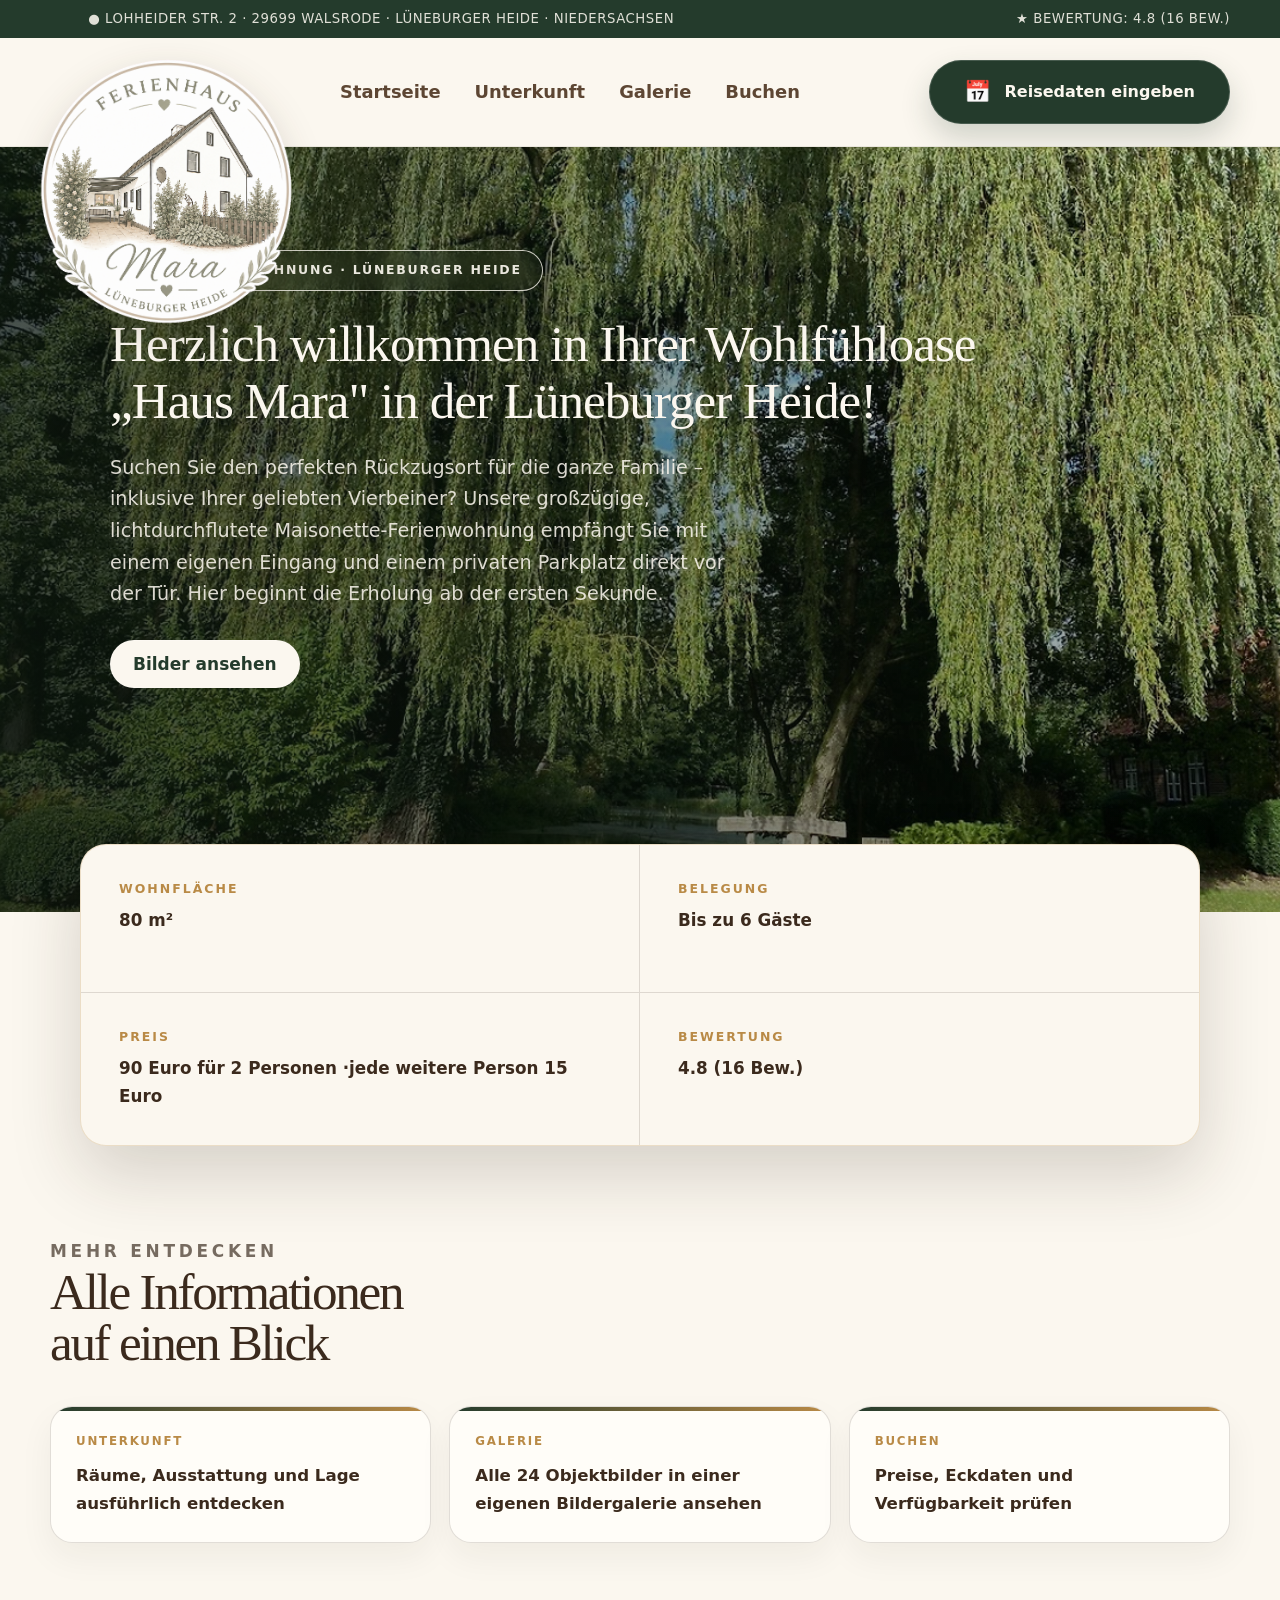
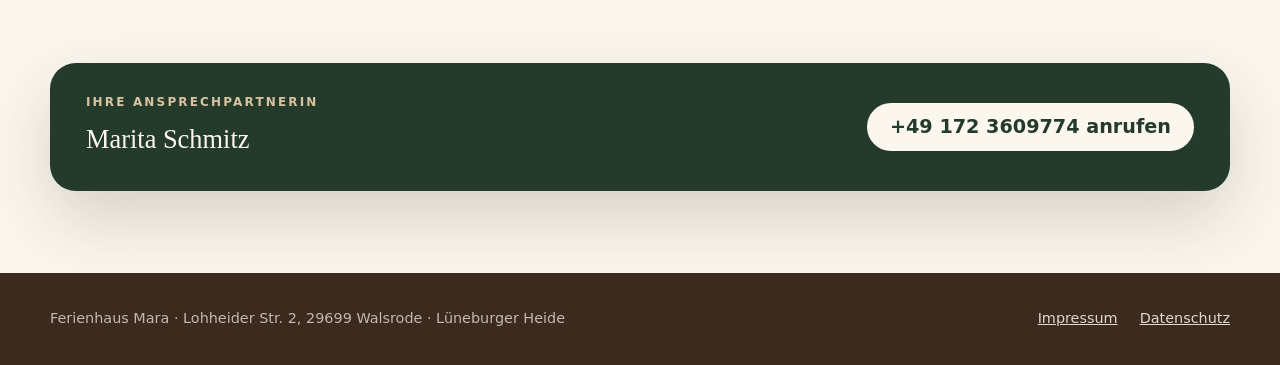
==== index.html @ 14368c33 "Shorten hero heading and size it to fit two lines https://claude.ai/code/session_01AEMLLyixUfjbCeqeb" ====
<!DOCTYPE html>
<html lang="de">
<head>
  <meta charset="UTF-8" />
  <meta name="viewport" content="width=device-width, initial-scale=1.0" />
  <title>Ferienhaus Mara in Walsrode | Lüneburger Heide</title>
  <meta name="description" content="Ferienhaus Mara: 80 m² Maisonette-Wohnung für bis zu 6 Gäste in Walsrode, Lüneburger Heide – mit eigenem Eingang, Garten und privatem Parkplatz." />
  <link rel="canonical" href="https://ellseybcb.github.io/Ferienhausmara/" />
  <link rel="icon" type="image/png" href="LogoMara_transparent.png" />
  <meta property="og:type" content="website" />
  <meta property="og:site_name" content="Ferienhaus Mara" />
  <meta property="og:title" content="Ferienhaus Mara in Walsrode | Lüneburger Heide" />
  <meta property="og:description" content="80 m² Maisonette-Wohnung für bis zu 6 Gäste in Walsrode, Lüneburger Heide – mit Garten, eigenem Eingang und privatem Parkplatz." />
  <meta property="og:url" content="https://ellseybcb.github.io/Ferienhausmara/" />
  <meta property="og:image" content="https://ellseybcb.github.io/Ferienhausmara/assets/gallery/81029433147171.jpg" />
  <meta name="twitter:card" content="summary_large_image" />
  <meta name="twitter:title" content="Ferienhaus Mara in Walsrode | Lüneburger Heide" />
  <meta name="twitter:description" content="80 m² Maisonette-Wohnung für bis zu 6 Gäste in Walsrode, Lüneburger Heide." />
  <meta name="twitter:image" content="https://ellseybcb.github.io/Ferienhausmara/assets/gallery/81029433147171.jpg" />
  <style>
    :root {
      --ivory: #fbf7ef;
      --warm: #f0e6d6;
      --sand: #d8c3a1;
      --gold: #b98a46;
      --brown: #3b2a1d;
      --brown-soft: #5d4633;
      --green: #243b2c;
      --green-2: #3f5f45;
      --sage: #dce6d5;
      --text: #2a241e;
      --muted: #766b60;
      --line: rgba(59, 42, 29, .15);
      --shadow: 0 28px 70px rgba(43, 31, 20, .18);
      --radius: 24px;
    }

    * { box-sizing: border-box; }
    html { scroll-behavior: smooth; }

    body {
      margin: 0;
      color: var(--text);
      background: var(--ivory);
      font-family: Inter, ui-sans-serif, system-ui, -apple-system, BlinkMacSystemFont, "Segoe UI", sans-serif;
      font-size: 17px;
      line-height: 1.65;
    }

    body::before {
      content: "";
      position: fixed;
      inset: 0;
      pointer-events: none;
      opacity: .18;
      background-image:
        linear-gradient(rgba(36,59,44,.04) 1px, transparent 1px),
        linear-gradient(90deg, rgba(36,59,44,.04) 1px, transparent 1px);
      background-size: 44px 44px;
      z-index: -2;
    }

    a { color: inherit; text-decoration: none; }
    img { max-width: 100%; display: block; }

    .container { width: min(1180px, calc(100% - 40px)); margin: 0 auto; }

    .topbar {
      background: var(--green);
      color: rgba(251,247,239,.88);
      font-size: .83rem;
      letter-spacing: .04em;
      text-transform: uppercase;
    }

    .topbar-inner {
      min-height: 38px;
      display: flex;
      align-items: center;
      justify-content: space-between;
      gap: 20px;
    }

    .topbar-inner span { font-size: 0; }
    .topbar-inner span::after { font-size: .83rem; }
    .topbar-inner span:first-child::after {
      content: "\25CF  LOHHEIDER STR. 2 \00B7  29699 WALSRODE \00B7  L\00DCNEBURGER HEIDE \00B7  NIEDERSACHSEN";
    }
    .topbar-inner span:last-child::after {
      content: "\2605  BEWERTUNG: 4.8 (16 BEW.)";
    }

    header {
      position: relative;
      z-index: 50;
      background: var(--ivory);
      border-bottom: 1px solid rgba(59, 42, 29, .08);
    }

    .nav {
      min-height: 108px;
      display: flex;
      align-items: center;
      justify-content: space-between;
      gap: 28px;
    }

    .brand {
      position: absolute;
      left: clamp(18px, 2.5vw, 48px);
      top: 18px;
      width: 270px;
      height: 270px;
      z-index: 5;
      display: block;
      background: url('LogoMara_transparent.png') center / contain no-repeat;
      filter: drop-shadow(0 12px 18px rgba(43,31,20,.16));
    }

    .brand strong,
    .brand span { display: none; }

    .nav-links {
      display: flex;
      align-items: center;
      gap: 34px;
      margin-left: 290px;
      color: var(--brown-soft);
      font-size: 1.12rem;
      font-weight: 700;
    }

    .button {
      display: inline-flex;
      align-items: center;
      justify-content: center;
      min-height: 48px;
      padding: 0 22px;
      border-radius: 999px;
      background: var(--green);
      color: var(--ivory);
      font-weight: 800;
      box-shadow: 0 14px 30px rgba(36, 59, 44, .2);
      border: 1px solid rgba(255,255,255,.16);
      transition: transform .2s ease, box-shadow .2s ease, background .2s ease;
    }

    .button:hover { transform: translateY(-2px); background: var(--green-2); box-shadow: 0 20px 42px rgba(36, 59, 44, .25); }
    .button.light { background: var(--ivory); color: var(--green); box-shadow: none; }
    .button.outline { background: transparent; color: var(--brown); border: 1px solid var(--line); box-shadow: none; }

    .nav > .button {
      margin-left: auto;
      min-height: 64px;
      padding: 0 34px;
      font-size: 1rem;
    }

    .nav > .button::before {
      content: "\1F4C5";
      margin-right: 14px;
      font-size: 1.35rem;
    }

    .nav-toggle {
      display: none;
      flex-direction: column;
      justify-content: center;
      gap: 5px;
      width: 46px; height: 46px;
      padding: 0;
      border: 1px solid var(--line);
      border-radius: 12px;
      background: var(--ivory);
      cursor: pointer;
    }
    .nav-toggle span {
      display: block;
      width: 22px; height: 2px;
      margin: 0 auto;
      background: var(--green);
      transition: transform .2s ease, opacity .2s ease;
    }
    header.nav-open .nav-toggle span:nth-child(1) { transform: translateY(7px) rotate(45deg); }
    header.nav-open .nav-toggle span:nth-child(2) { opacity: 0; }
    header.nav-open .nav-toggle span:nth-child(3) { transform: translateY(-7px) rotate(-45deg); }

    .hero {
      min-height: 765px;
      position: relative;
      display: grid;
      align-items: end;
      color: var(--ivory);
      overflow: hidden;
      isolation: isolate;
    }

    .hero::before {
      content: "";
      position: absolute;
      inset: 0;
      background:
        linear-gradient(90deg, rgba(12,22,14,.72), rgba(12,22,14,.34) 52%, rgba(12,22,14,.08)),
        linear-gradient(180deg, rgba(0,0,0,.04), rgba(0,0,0,.32)),
        url('assets/hero-weide.webp') center/cover no-repeat;
      z-index: -2;
      transform: scale(1.02);
    }

    .hero::after { display: none; }

    .hero-content { padding: 0 0 132px; max-width: 1060px; }

    .kicker {
      display: inline-flex;
      align-items: center;
      gap: 11px;
      margin-bottom: 24px;
      padding: 9px 20px;
      border-radius: 999px;
      background: rgba(10,20,12,.15);
      border: 1px solid rgba(251,247,239,.8);
      backdrop-filter: blur(12px);
      color: rgba(251,247,239,.92);
      font-size: .78rem;
      font-weight: 850;
      letter-spacing: .14em;
      text-transform: uppercase;
    }

    .hero h1 {
      margin: 0;
      font-family: Georgia, "Times New Roman", serif;
      font-weight: 400;
      font-size: clamp(2rem, 4.2vw, 3.2rem);
      line-height: 1.12;
      letter-spacing: -.02em;
      max-width: 1040px;
    }

    .hero p {
      margin: 22px 0 30px;
      max-width: 650px;
      font-size: clamp(1.05rem, 1.5vw, 1.2rem);
      color: rgba(251,247,239,.86);
    }

    .booking-card {
      width: min(1120px, calc(100% - 64px));
      margin: -68px auto 0;
      position: relative;
      z-index: 5;
      background: var(--ivory);
      border-radius: 26px;
      box-shadow: var(--shadow);
      border: 1px solid rgba(185,138,70,.24);
      display: grid;
      grid-template-columns: repeat(2, 1fr);
      overflow: hidden;
    }

    .booking-item {
      padding: 34px 38px;
      border-right: 1px solid var(--line);
      border-bottom: 1px solid var(--line);
      min-height: 148px;
    }

    .booking-item span {
      display: block;
      color: var(--gold);
      font-size: .78rem;
      font-weight: 900;
      letter-spacing: .16em;
      text-transform: uppercase;
      margin-bottom: 6px;
    }

    .booking-item strong { color: var(--brown); font-size: 1.05rem; }
    .booking-item:nth-child(2n) { border-right: 0; }
    .booking-item:nth-child(3),
    .booking-item:nth-child(4) { border-bottom: 0; }
    .booking-item:nth-child(2) strong,
    .booking-item:nth-child(3) strong { font-size: 0; }
    .booking-item:nth-child(2) strong::after,
    .booking-item:nth-child(3) strong::after { font-size: 1.05rem; }
    .booking-item:nth-child(2) strong::after {
      content: "Bis zu 6 G\00E4ste";
    }
    .booking-item:nth-child(3) strong::after {
      content: "90 Euro f\00FCr 2 Personen \00B7 jede weitere Person 15 Euro";
    }
    .booking-cta { display: none; }

    section { padding: 92px 0; }
    .section-head { display: grid; grid-template-columns: .75fr 1fr; gap: 42px; align-items: end; margin-bottom: 38px; }

    .small-title {
      margin: 0 0 12px;
      color: var(--gold);
      font-size: .78rem;
      font-weight: 900;
      letter-spacing: .22em;
      text-transform: uppercase;
    }

    h2 {
      margin: 0;
      font-family: Georgia, "Times New Roman", serif;
      font-size: clamp(2.15rem, 4vw, 4rem);
      font-weight: 400;
      line-height: 1;
      letter-spacing: -.045em;
      color: var(--brown);
      text-wrap: balance;
    }

    .section-head p { margin: 0; color: var(--muted); font-size: 1.06rem; }

    .facts {
      display: grid;
      grid-template-columns: repeat(3, 1fr);
      gap: 18px;
    }

    .fact {
      background: #fffdf8;
      border: 1px solid var(--line);
      border-radius: 22px;
      padding: 25px;
      min-height: 136px;
      box-shadow: 0 14px 34px rgba(43,31,20,.055);
      position: relative;
      overflow: hidden;
    }

    .fact::before {
      content: "";
      position: absolute;
      top: 0;
      left: 0;
      right: 0;
      height: 4px;
      background: linear-gradient(90deg, var(--green), var(--gold));
    }

    .fact span {
      display: block;
      margin-bottom: 9px;
      color: var(--gold);
      font-size: .74rem;
      font-weight: 900;
      letter-spacing: .15em;
      text-transform: uppercase;
    }

    .fact strong { color: var(--brown); font-size: 1.04rem; line-height: 1.45; }

    .stay-summary {
      display: grid;
      grid-template-columns: repeat(4, 1fr);
      gap: 14px;
      margin-bottom: 24px;
    }

    .stay-summary div {
      padding: 22px;
      text-align: center;
      background: var(--green);
      color: var(--ivory);
      border-radius: 20px;
    }

    .stay-summary strong {
      display: block;
      font-family: Georgia, "Times New Roman", serif;
      font-size: 2rem;
      font-weight: 400;
      line-height: 1;
    }

    .stay-summary span {
      display: block;
      margin-top: 7px;
      color: rgba(251,247,239,.72);
      font-size: .76rem;
      font-weight: 800;
      letter-spacing: .12em;
      text-transform: uppercase;
    }

    .story-wrap {
      background: var(--green);
      color: var(--ivory);
      border-radius: 34px;
      padding: 18px;
      box-shadow: var(--shadow);
      display: grid;
      grid-template-columns: 1fr .92fr;
      gap: 0;
      overflow: hidden;
    }

    .story-image {
      min-height: 560px;
      background: url('assets/gallery/5366703147171.jpg') center/cover no-repeat;
      border-radius: 24px;
    }

    .story-text {
      padding: clamp(34px, 5vw, 64px);
      align-self: center;
    }

    .story-text .small-title { color: var(--sand); }
    .story-text h2 { color: var(--ivory); }
    .story-text p { color: rgba(251,247,239,.78); font-size: 1.08rem; margin: 24px 0 0; }

    .highlights {
      display: grid;
      grid-template-columns: repeat(4, 1fr);
      gap: 16px;
      margin-top: 36px;
    }

    .highlight {
      background: #fffdf8;
      border: 1px solid var(--line);
      border-radius: 22px;
      padding: 25px;
      min-height: 154px;
      box-shadow: 0 12px 32px rgba(43,31,20,.05);
    }

    .highlight b {
      display: inline-grid;
      place-items: center;
      width: 38px;
      height: 38px;
      margin-bottom: 18px;
      border-radius: 50%;
      background: var(--sage);
      color: var(--green);
      font-family: Georgia, "Times New Roman", serif;
      font-size: 1.2rem;
      font-weight: 500;
    }

    .highlight strong { display: block; color: var(--brown); margin-bottom: 8px; }
    .highlight span { color: var(--muted); font-size: .95rem; }

    .location-wrap {
      display: grid;
      grid-template-columns: .9fr 1.1fr;
      gap: 38px;
      align-items: center;
      padding: clamp(26px, 5vw, 56px);
      border-radius: 32px;
      background: #fffdf8;
      border: 1px solid var(--line);
      box-shadow: 0 18px 48px rgba(43,31,20,.08);
    }

    .location-image {
      width: 100%;
      min-height: 390px;
      border-radius: 24px;
      background: url('assets/hero-weide.webp') center/cover no-repeat;
    }

    .location-copy p { color: var(--muted); }
    .location-list {
      display: grid;
      gap: 12px;
      margin-top: 22px;
    }

    .location-list span {
      padding: 13px 16px;
      border-left: 3px solid var(--gold);
      background: var(--ivory);
      color: var(--brown);
      font-weight: 700;
    }

    .hotel-slider {
      position: relative;
      max-width: 1100px;
      margin: auto;
      overflow: hidden;
      border-radius: 28px;
      background: var(--green);
      box-shadow: var(--shadow);
    }

    .hotel-slider img {
      width: 100%;
      height: min(68vw, 680px);
      min-height: 420px;
      object-fit: cover;
    }

    .slider-btn {
      position: absolute;
      z-index: 2;
      top: 50%;
      transform: translateY(-50%);
      width: 58px;
      height: 58px;
      border: 1px solid rgba(255,255,255,.5);
      border-radius: 50%;
      background: rgba(20,35,25,.72);
      color: #fff;
      font-size: 28px;
      cursor: pointer;
      backdrop-filter: blur(8px);
    }

    .slider-btn:hover { background: var(--green); }
    .slider-btn.left { left: 20px; }
    .slider-btn.right { right: 20px; }

    .thumbs {
      display: grid;
      grid-template-columns: repeat(6, 1fr);
      gap: 10px;
      margin-top: 16px;
    }

    .thumbs img {
      width: 100%;
      height: 96px;
      object-fit: cover;
      border-radius: 13px;
      border: 3px solid transparent;
      opacity: .72;
      cursor: pointer;
      transition: opacity .2s ease, border-color .2s ease, transform .2s ease;
    }

    .thumbs img:hover,
    .thumbs img.active {
      opacity: 1;
      border-color: var(--gold);
      transform: translateY(-2px);
    }

    .cta {
      padding: 0 0 86px;
    }

    .cta-box {
      min-height: 360px;
      border-radius: 34px;
      background:
        linear-gradient(90deg, rgba(36,59,44,.92), rgba(36,59,44,.72)),
        url('assets/gallery/78366816018951.jpg') center/cover no-repeat;
      color: var(--ivory);
      display: grid;
      align-items: center;
      padding: clamp(34px, 7vw, 78px);
      box-shadow: var(--shadow);
      position: relative;
      overflow: hidden;
    }

    .cta-box::after {
      content: "";
      position: absolute;
      inset: 18px;
      border: 1px solid rgba(251,247,239,.25);
      border-radius: 24px;
      pointer-events: none;
    }

    .cta-box h2 { color: var(--ivory); max-width: 740px; }
    .cta-box p { color: rgba(251,247,239,.78); max-width: 760px; margin: 20px 0 30px; }

    footer {
      background: var(--brown);
      color: rgba(251,247,239,.7);
      padding: 34px 0;
      font-size: .9rem;
    }
    .footer-inner {
      display: flex;
      flex-wrap: wrap;
      align-items: center;
      justify-content: space-between;
      gap: 10px 26px;
    }
    .footer-links { display: flex; gap: 22px; }
    .footer-links a { color: rgba(251,247,239,.85); text-decoration: underline; }
    .footer-links a:hover { color: #fff; }

    .home-contact {
      padding: 28px 0 82px;
    }

    .home-contact-card {
      display: flex;
      align-items: center;
      justify-content: space-between;
      gap: 28px;
      padding: 30px 36px;
      border-radius: 26px;
      background: var(--green);
      color: var(--ivory);
      box-shadow: var(--shadow);
    }

    .home-contact-card span {
      display: block;
      color: var(--sand);
      font-size: .75rem;
      font-weight: 900;
      letter-spacing: .18em;
      text-transform: uppercase;
    }

    .home-contact-card strong {
      display: block;
      margin-top: 5px;
      font-family: Georgia, "Times New Roman", serif;
      font-size: 1.65rem;
      font-weight: 400;
    }

    .home-contact-card a {
      white-space: nowrap;
      font-size: 1.2rem;
    }

    .home #fakten,
    .home #beschreibung,
    .home #highlights,
    .home #lage,
    .home #galerie,
    .home .cta { display: none; }

    @media (max-width: 980px) {
      .nav { position: relative; min-height: auto; align-items: center; padding: 14px 0; }
      .brand { position: static; transform: none; left: auto; top: auto; width: 92px; height: 92px; }
      .nav-toggle { display: flex; margin-left: auto; }
      .nav > .button { display: none; }
      .nav-links {
        position: absolute;
        top: 100%; left: 0; right: 0;
        width: auto; margin: 0; padding: 6px 0;
        flex-direction: column; align-items: stretch; gap: 0;
        overflow: visible; white-space: normal;
        background: var(--ivory);
        border-top: 1px solid var(--line); border-bottom: 1px solid var(--line);
        box-shadow: 0 22px 44px rgba(43,31,20,.14);
        display: none; z-index: 60; font-size: 1rem;
      }
      header.nav-open .nav-links { display: flex; }
      .nav-links a { width: 100%; padding: 14px 24px; border: 0; border-bottom: 1px solid var(--line); border-radius: 0; background: transparent; }
      .nav-links a:last-child { border-bottom: 0; }
      .hero { min-height: 680px; }
      .booking-card { grid-template-columns: repeat(2, 1fr); }
      .booking-item:nth-child(2) { border-right: 0; }
      .booking-cta { grid-column: span 2; }
      .section-head, .story-wrap, .location-wrap { grid-template-columns: 1fr; }
      .facts { grid-template-columns: repeat(2, 1fr); }
      .stay-summary { grid-template-columns: repeat(2, 1fr); }
      .highlights { grid-template-columns: repeat(2, 1fr); }
      .thumbs { grid-template-columns: repeat(4, 1fr); }
      .story-image { min-height: 420px; }
    }

    @media (max-width: 620px) {
      .container { width: min(100% - 26px, 1180px); }
      .topbar-inner { flex-direction: column; align-items: flex-start; padding: 10px 0; gap: 4px; }
      .brand { width: 84px; height: 84px; }
      .hero { min-height: 620px; }
      .hero::after { inset: 10px; }
      .hero-content { padding-bottom: 54px; }
      .hero h1 { font-size: clamp(1.7rem, 6.6vw, 2.5rem); }
      .booking-card, .facts, .highlights, .stay-summary { grid-template-columns: 1fr; }
      .booking-card { width: calc(100% - 26px); }
      .booking-item { border-right: 0; border-bottom: 1px solid var(--line); }
      .booking-item:nth-child(3) { border-bottom: 1px solid var(--line); }
      .booking-item:nth-child(4) { border-bottom: 0; }
      .booking-cta { grid-column: auto; }
      section { padding: 66px 0; }
      .story-wrap { border-radius: 24px; }
      .story-image { min-height: 320px; }
      .location-image { min-height: 280px; }
      .hotel-slider img { min-height: 320px; height: 72vw; }
      .slider-btn { width: 46px; height: 46px; font-size: 22px; }
      .slider-btn.left { left: 10px; }
      .slider-btn.right { right: 10px; }
      .thumbs { grid-template-columns: repeat(3, 1fr); }
      .thumbs img { height: 76px; }
      .home-contact-card { align-items: flex-start; flex-direction: column; padding: 25px; }
      .home-contact-card a { width: 100%; }
    }
</style>
</head>
<body class="home">
  <div class="topbar">
    <div class="container topbar-inner">
      <span>Lohheider Str. 2 · 29699 · Walsrode, Lüneburger Heide, Niedersachsen, DE</span>
      <span>Bewertung: 4.8 (16 Bew.)</span>
    </div>
  </div>

  <header>
    <div class="container nav">
      <a class="brand" href="index.html" aria-label="Startseite">
        <strong>Ferienhaus Mara</strong>
        <span>Lüneburger Heide</span>
      </a>
      <button class="nav-toggle" type="button" aria-label="Menü öffnen" aria-expanded="false" aria-controls="primary-nav"><span></span><span></span><span></span></button>
      <nav class="nav-links" id="primary-nav" aria-label="Hauptnavigation">
        <a href="index.html">Startseite</a>
        <a href="unterkunft.html">Unterkunft</a>
        <a href="galerie.html">Galerie</a>
        <a href="buchen.html">Buchen</a>
      </nav>
      <a class="button" href="buchen.html#kalender">Reisedaten eingeben</a>
    </div>
  </header>

  <main id="top">
    <section class="hero" aria-label="Hero-Bereich">
      <div class="container hero-content">
        <div class="kicker">Maisonette-Wohnung · Lüneburger Heide</div>
        <h1>Herzlich willkommen in Ihrer Wohlfühloase<br>„Haus Mara" in der Lüneburger Heide!</h1>
        <p>Suchen Sie den perfekten Rückzugsort für die ganze Familie – inklusive Ihrer geliebten Vierbeiner? Unsere großzügige, lichtdurchflutete Maisonette-Ferienwohnung empfängt Sie mit einem eigenen Eingang und einem privaten Parkplatz direkt vor der Tür. Hier beginnt die Erholung ab der ersten Sekunde.</p>
        <a class="button light" href="galerie.html">Bilder ansehen</a>
      </div>
    </section>

    <aside class="booking-card" aria-label="Kurzfakten">
      <div class="booking-item"><span>Wohnfläche</span><strong>80 m²</strong></div>
      <div class="booking-item"><span>Belegung</span><strong>Bis zu 6 Gäste</strong></div>
      <div class="booking-item"><span>Preis</span><strong>90 Euro für 2 Personen · jede weitere Person 15 Euro</strong></div>
      <div class="booking-item"><span>Bewertung</span><strong>4.8 (16 Bew.)</strong></div>
      <div class="booking-cta"><a class="button" href="https://www.ferienhausmiete.de/285700.htm" target="_blank" rel="noopener">Zur Quelle</a></div>
    </aside>

    <section id="fakten">
      <div class="container">
        <div class="section-head">
          <div>
            <p class="small-title">Auf einen Blick</p>
            <h2>Alles Wichtige für Ihren Aufenthalt</h2>
          </div>
          <p>Eine ruhige Maisonette-Wohnung in Walsrode mit zwei Schlafbereichen, eigenem Eingang und privatem Parkplatz nahe dem Erholungswald Eibia.</p>
        </div>

        <div class="stay-summary">
          <div><strong>2</strong><span>Schlafzimmer</span></div>
          <div><strong>1</strong><span>Badezimmer</span></div>
          <div><strong>2</strong><span>Personen</span></div>
          <div><strong>4,8</strong><span>16 Bewertungen</span></div>
        </div>

        <div class="facts">
          <div class="fact"><span>Objekttyp</span><strong>Maisonette-Wohnung</strong></div>
          <div class="fact"><span>Preis</span><strong>Ab 90 Euro pro Nacht · jede weitere Person 15 Euro</strong></div>
          <div class="fact"><span>Adresse</span><strong>Lohheider Str. 2, 29699 Walsrode</strong></div>
          <div class="fact"><span>Region</span><strong>Lüneburger Heide, Niedersachsen</strong></div>
          <div class="fact"><span>Schlafbereich 1</span><strong>Doppelbett, Babybett und großer Kleiderschrank</strong></div>
          <div class="fact"><span>Schlafbereich 2</span><strong>Ausgebauter Dachboden mit Doppelbett, erreichbar über eine Wendeltreppe</strong></div>
        </div>
      </div>
    </section>

    <section id="beschreibung">
      <div class="container story-wrap">
        <div class="story-image" role="img" aria-label="Schlafzimmer mit Doppelbett"></div>
        <div class="story-text">
          <p class="small-title">Beschreibung</p>
          <h2>Ankommen und die Heide genießen</h2>
          <p>Die großzügige Maisonette-Ferienwohnung liegt in unmittelbarer Nähe zum Erholungswald Eibia. Ein eigener Eingang und der private Parkplatz sorgen für eine unkomplizierte, unabhängige Anreise.</p>
          <p>Im ersten Schlafzimmer stehen ein Doppelbett, ein Babybett und ein großer Kleiderschrank bereit. Der zweite Schlafbereich befindet sich im ausgebauten Dachboden, ist über eine Wendeltreppe erreichbar und bietet ein weiteres Doppelbett.</p>
        </div>
      </div>
    </section>

    <section id="highlights">
      <div class="container">
        <div class="section-head">
          <div>
            <p class="small-title">Highlights</p>
            <h2>Was den Aufenthalt besonders macht</h2>
          </div>
          <p>Komfort, Privatsphäre und die direkte Nähe zur Natur machen die Unterkunft zu einem angenehmen Ausgangspunkt für erholsame Tage in der Lüneburger Heide.</p>
        </div>

        <div class="highlights">
          <div class="highlight"><b>1</b><strong>Maisonette-Wohnung</strong><span>Großzügige Unterkunft mit zwei getrennten Schlafbereichen.</span></div>
          <div class="highlight"><b>2</b><strong>Eigener Eingang</strong><span>Mehr Privatsphäre und ein unabhängiges Ankommen.</span></div>
          <div class="highlight"><b>3</b><strong>Parkplatz inklusive</strong><span>Privater Parkplatz direkt für die Unterkunft.</span></div>
          <div class="highlight"><b>4</b><strong>Erholungswald Eibia</strong><span>Spazierwege und Natur liegen in unmittelbarer Nähe.</span></div>
          <div class="highlight"><b>5</b><strong>Familienfreundlich</strong><span>Babybett und großer Kleiderschrank im ersten Schlafzimmer.</span></div>
          <div class="highlight"><b>6</b><strong>Dachboden-Schlafzimmer</strong><span>Gemütlicher zweiter Schlafbereich über eine Wendeltreppe.</span></div>
          <div class="highlight"><b>7</b><strong>Zwei Doppelbetten</strong><span>Je ein Doppelbett im unteren und oberen Schlafbereich.</span></div>
          <div class="highlight"><b>8</b><strong>Sehr gut bewertet</strong><span>4,8 von 5 Punkten aus 16 Bewertungen.</span></div>
        </div>
      </div>
    </section>

    <section id="lage">
      <div class="container location-wrap">
        <div class="location-image" role="img" aria-label="Erholungswald bei Walsrode"></div>
        <div class="location-copy">
          <p class="small-title">Lage &amp; Umgebung</p>
          <h2>Ruhe und Natur direkt vor der Tür</h2>
          <p>Das Ferienhaus liegt in Walsrode in der Lüneburger Heide. Der nahe Erholungswald Eibia bietet ideale Bedingungen für Spaziergänge, kleine Auszeiten im Grünen und entspannte Urlaubstage.</p>
          <div class="location-list">
            <span>Lohheider Str. 2, 29699 Walsrode</span>
            <span>Unmittelbare Nähe zum Erholungswald Eibia</span>
            <span>Privater Parkplatz an der Unterkunft</span>
          </div>
        </div>
      </div>
    </section>

    <section aria-label="Weitere Seiten">
      <div class="container">
        <div class="section-head">
          <div>
            <p class="small-title">Mehr entdecken</p>
            <h2>Alle Informationen auf einen Blick</h2>
          </div>
        </div>
        <div class="facts">
          <a class="fact" href="unterkunft.html"><span>Unterkunft</span><strong>Räume, Ausstattung und Lage ausführlich entdecken</strong></a>
          <a class="fact" href="galerie.html"><span>Galerie</span><strong>Alle 24 Objektbilder in einer eigenen Bildergalerie ansehen</strong></a>
          <a class="fact" href="buchen.html"><span>Buchen</span><strong>Preise, Eckdaten und Verfügbarkeit prüfen</strong></a>
        </div>
      </div>
    </section>

    <section class="home-contact" aria-label="Direkter Kontakt">
      <div class="container">
        <div class="home-contact-card">
          <div>
            <span>Ihre Ansprechpartnerin</span>
            <strong>Marita Schmitz</strong>
          </div>
          <a class="button light" href="tel:+491723609774">+49 172 3609774 anrufen</a>
        </div>
      </div>
    </section>

    <section id="galerie">
      <div class="container">
        <div class="section-head">
          <div>
            <p class="small-title">Galerie</p>
            <h2>Ferienhaus Mara in Bildern</h2>
          </div>
          <p>Entdecken Sie Schlafbereiche, Wohnräume, Terrasse, Haus und Garten. Mit den Pfeilen oder Vorschaubildern wechseln Sie durch die Galerie.</p>
        </div>

        <div class="hotel-slider">
          <button class="slider-btn left" type="button" onclick="changeSlide(-1)" aria-label="Vorheriges Bild">&#10094;</button>
          <img id="sliderImage" src="assets/gallery/81029433147171.jpg" alt="Überdachte Terrasse mit Lounge-Möbeln und Gartenhaus" width="1200" height="800">
          <button class="slider-btn right" type="button" onclick="changeSlide(1)" aria-label="Nächstes Bild">&#10095;</button>
        </div>
        <div class="thumbs" aria-label="Galerie-Vorschaubilder">
          <img class="active" loading="lazy" decoding="async" width="120" height="82" src="assets/gallery/thumbs/81029433147171.jpg" alt="Überdachte Terrasse mit Lounge-Möbeln und Gartenhaus" onclick="setSlide(0)">
          <img loading="lazy" decoding="async" width="120" height="82" src="assets/gallery/thumbs/5366703147171.jpg" alt="Schlafzimmer mit Doppelbett" onclick="setSlide(1)">
          <img loading="lazy" decoding="async" width="120" height="82" src="assets/gallery/thumbs/78366816018951.jpg" alt="Außenansicht des Ferienhauses" onclick="setSlide(2)">
          <img loading="lazy" decoding="async" width="120" height="82" src="assets/gallery/thumbs/17084226147171.jpg" alt="Innenansicht der Wohnung" onclick="setSlide(3)">
          <img loading="lazy" decoding="async" width="120" height="82" src="assets/gallery/thumbs/24585632147171.jpg" alt="Wohnbereich mit Sitzgelegenheit" onclick="setSlide(4)">
          <img loading="lazy" decoding="async" width="120" height="82" src="assets/gallery/thumbs/69836065128951.jpg" alt="Ausstattung der Unterkunft" onclick="setSlide(5)">
          <img loading="lazy" decoding="async" width="120" height="82" src="assets/gallery/thumbs/38069065833061.jpg" alt="Essbereich" onclick="setSlide(6)">
          <img loading="lazy" decoding="async" width="120" height="82" src="assets/gallery/thumbs/59300845128951.jpg" alt="Weiterer Wohnraum" onclick="setSlide(7)">
          <img loading="lazy" decoding="async" width="120" height="82" src="assets/gallery/thumbs/39519326147171.jpg" alt="Badezimmer" onclick="setSlide(8)">
          <img loading="lazy" decoding="async" width="120" height="82" src="assets/gallery/thumbs/63020875833061.jpg" alt="Schlafbereich im Dachgeschoss" onclick="setSlide(9)">
          <img loading="lazy" decoding="async" width="120" height="82" src="assets/gallery/thumbs/50869183147171.jpg" alt="Küche mit grauen Schränken und Kühlschrank" onclick="setSlide(10)">
          <img loading="lazy" decoding="async" width="120" height="82" src="assets/gallery/thumbs/86749355128951.jpg" alt="Badezimmer mit Badewanne und separater Dusche" onclick="setSlide(11)">
          <img loading="lazy" decoding="async" width="120" height="82" src="assets/gallery/thumbs/97050373147171.jpg" alt="Garten mit Blumenbeet und Rasenfläche" onclick="setSlide(12)">
          <img loading="lazy" decoding="async" width="120" height="82" src="assets/gallery/thumbs/48874788064961.jpg" alt="Überdachte Terrasse mit Gasgrill" onclick="setSlide(13)">
          <img loading="lazy" decoding="async" width="120" height="82" src="assets/gallery/thumbs/25374107128951.jpg" alt="Küchendetail mit Gewürzregal und Küchenutensilien" onclick="setSlide(14)">
          <img loading="lazy" decoding="async" width="120" height="82" src="assets/gallery/thumbs/15937773147171.jpg" alt="Schlafzimmer mit Spiegel-Kleiderschrank, Doppelbett und Babybett" onclick="setSlide(15)">
          <img loading="lazy" decoding="async" width="120" height="82" src="assets/gallery/thumbs/20724426538951.jpg" alt="Offene Holztreppe ins Obergeschoss" onclick="setSlide(16)">
          <img loading="lazy" decoding="async" width="120" height="82" src="assets/gallery/thumbs/24563931773761.jpg" alt="Treppenaufgang mit Stufenmatten" onclick="setSlide(17)">
          <img loading="lazy" decoding="async" width="120" height="82" src="assets/gallery/thumbs/8686663147171.jpg" alt="Außenbereich mit Rosenstrauch" onclick="setSlide(18)">
          <img loading="lazy" decoding="async" width="120" height="82" src="assets/gallery/thumbs/9329606147171.jpg" alt="Gartendetail mit Clematis-Blüten" onclick="setSlide(19)">
          <img loading="lazy" decoding="async" width="120" height="82" src="assets/gallery/thumbs/93860508128951.jpg" alt="Historischer Bunker im Erholungswald Eibia" onclick="setSlide(20)">
          <img loading="lazy" decoding="async" width="120" height="82" src="assets/gallery/thumbs/24704618128951.jpg" alt="Waldweg im Erholungswald bei Walsrode" onclick="setSlide(21)">
          <img loading="lazy" decoding="async" width="120" height="82" src="assets/gallery/thumbs/2184567128951.jpg" alt="Historische Wassermühle in der Umgebung" onclick="setSlide(22)">
          <img loading="lazy" decoding="async" width="120" height="82" src="assets/gallery/thumbs/29133987128951.jpg" alt="Erholungswald bei Walsrode" onclick="setSlide(23)">
        </div>
      </div>
    </section>

    <section class="cta" id="anfrage">
      <div class="container cta-box">
        <div>
          <p class="small-title">Anfrage</p>
          <h2>Jetzt Ihren Aufenthalt in Walsrode anfragen</h2>
          <p>Ab 90 Euro pro Nacht, jede weitere Person 15 Euro. Prüfen Sie freie Reisetermine und senden Sie eine unverbindliche Anfrage für das Ferienhaus Mara.</p>
          <a class="button light" href="buchen.html#kalender">Verfügbarkeit prüfen</a>
        </div>
      </div>
    </section>
  </main>

  <footer>
    <div class="container footer-inner">
      <span>Ferienhaus Mara · Lohheider Str. 2, 29699 Walsrode · Lüneburger Heide</span>
      <nav class="footer-links" aria-label="Rechtliches">
        <a href="impressum.html">Impressum</a>
        <a href="datenschutz.html">Datenschutz</a>
      </nav>
    </div>
  </footer>

<script>
const galleryImages = [
  'assets/gallery/81029433147171.jpg',
  'assets/gallery/5366703147171.jpg',
  'assets/gallery/78366816018951.jpg',
  'assets/gallery/17084226147171.jpg',
  'assets/gallery/24585632147171.jpg',
  'assets/gallery/69836065128951.jpg',
  'assets/gallery/38069065833061.jpg',
  'assets/gallery/59300845128951.jpg',
  'assets/gallery/39519326147171.jpg',
  'assets/gallery/63020875833061.jpg',
  'assets/gallery/50869183147171.jpg',
  'assets/gallery/86749355128951.jpg',
  'assets/gallery/97050373147171.jpg',
  'assets/gallery/48874788064961.jpg',
  'assets/gallery/25374107128951.jpg',
  'assets/gallery/15937773147171.jpg',
  'assets/gallery/20724426538951.jpg',
  'assets/gallery/24563931773761.jpg',
  'assets/gallery/8686663147171.jpg',
  'assets/gallery/9329606147171.jpg',
  'assets/gallery/93860508128951.jpg',
  'assets/gallery/24704618128951.jpg',
  'assets/gallery/2184567128951.jpg',
  'assets/gallery/29133987128951.jpg'
];
const galleryAlts = [
  'Überdachte Terrasse mit Lounge-Möbeln und Gartenhaus',
  'Schlafzimmer mit Doppelbett',
  'Außenansicht des Ferienhauses',
  'Innenansicht der Wohnung',
  'Wohnbereich mit Sitzgelegenheit',
  'Ausstattung der Unterkunft',
  'Essbereich',
  'Weiterer Wohnraum',
  'Badezimmer',
  'Schlafbereich im Dachgeschoss',
  'Küche mit grauen Schränken und Kühlschrank',
  'Badezimmer mit Badewanne und separater Dusche',
  'Garten mit Blumenbeet und Rasenfläche',
  'Überdachte Terrasse mit Gasgrill',
  'Küchendetail mit Gewürzregal und Küchenutensilien',
  'Schlafzimmer mit Spiegel-Kleiderschrank, Doppelbett und Babybett',
  'Offene Holztreppe ins Obergeschoss',
  'Treppenaufgang mit Stufenmatten',
  'Außenbereich mit Rosenstrauch',
  'Gartendetail mit Clematis-Blüten',
  'Historischer Bunker im Erholungswald Eibia',
  'Waldweg im Erholungswald bei Walsrode',
  'Historische Wassermühle in der Umgebung',
  'Erholungswald bei Walsrode'
];
let currentSlide=0;
function updateSlide(){
  const image = document.getElementById('sliderImage');
  image.src = galleryImages[currentSlide];
  image.alt = galleryAlts[currentSlide];
  document.querySelectorAll('.thumbs img').forEach((thumb, index) => {
    thumb.classList.toggle('active', index === currentSlide);
  });
}
function changeSlide(d){currentSlide=(currentSlide+d+galleryImages.length)%galleryImages.length;updateSlide();}
function setSlide(i){currentSlide=i;updateSlide();}
</script>
<script src="nav.js"></script>
</body>

</html>
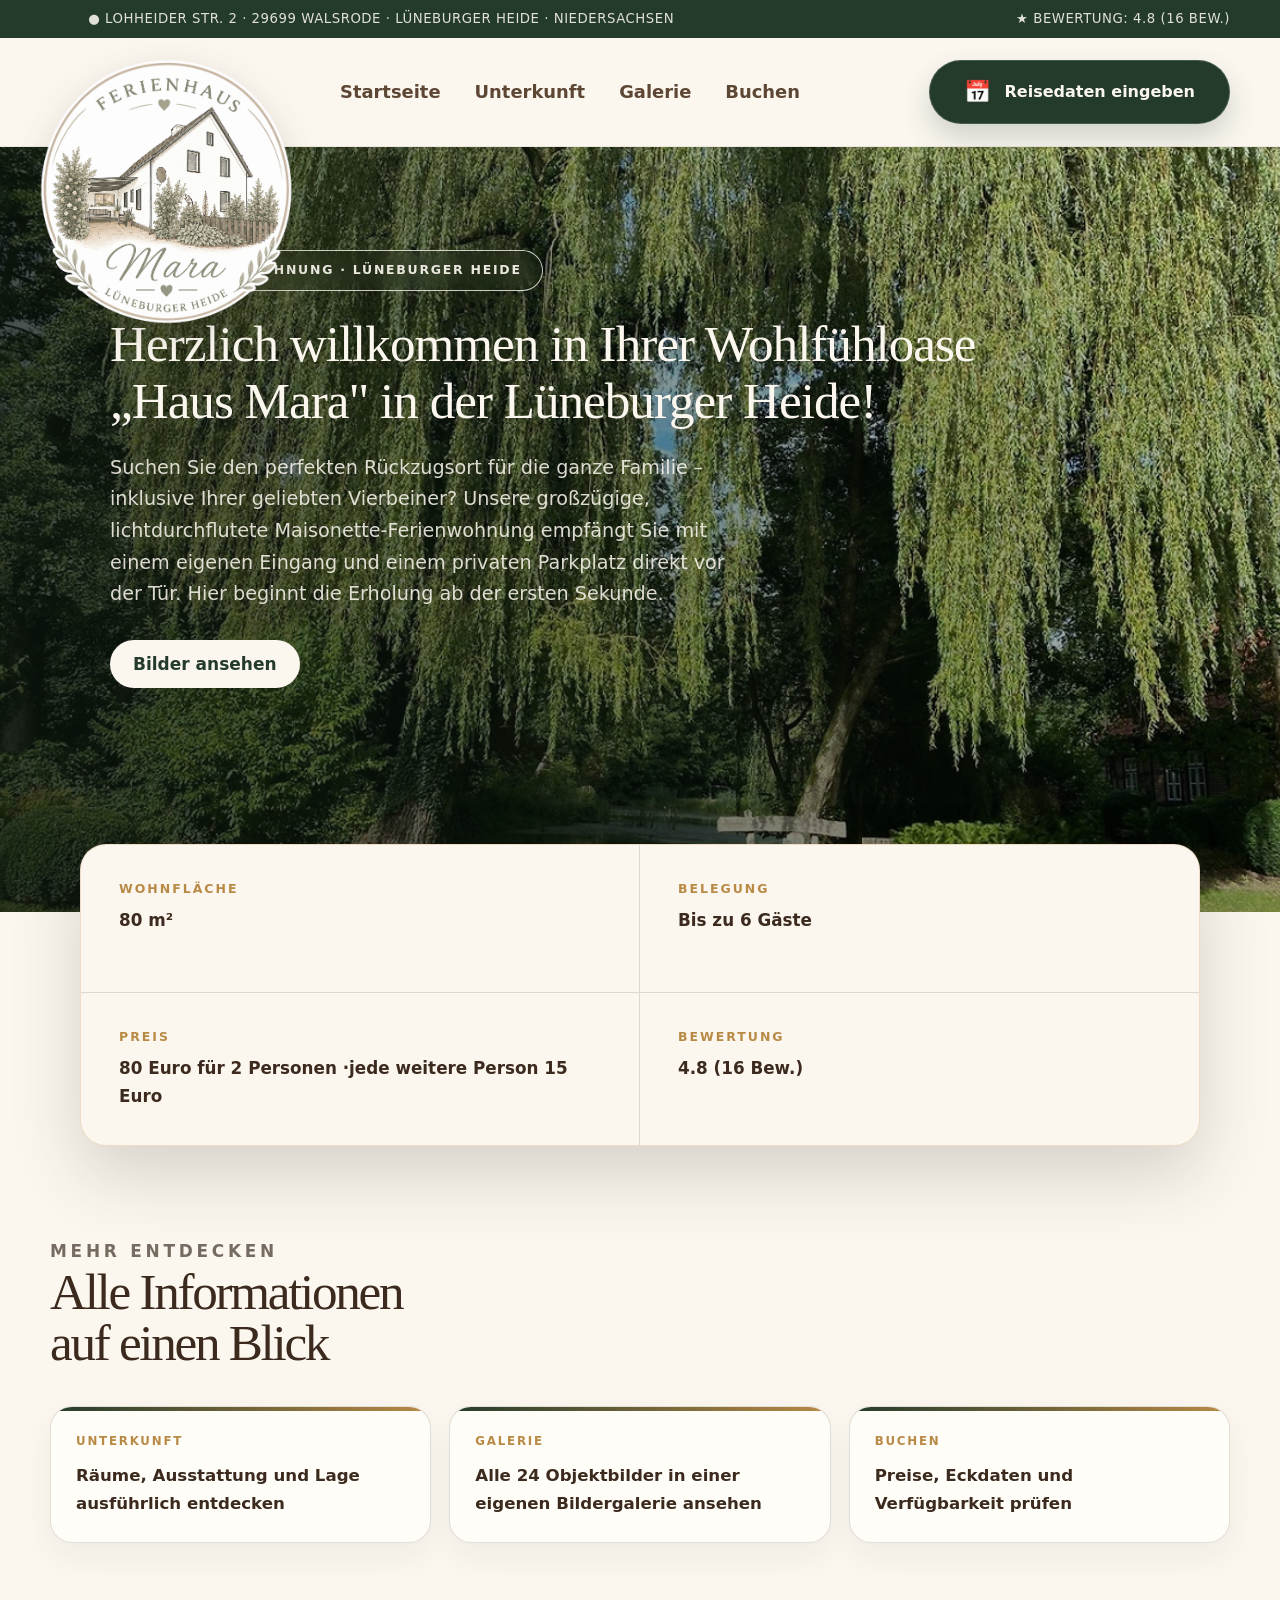
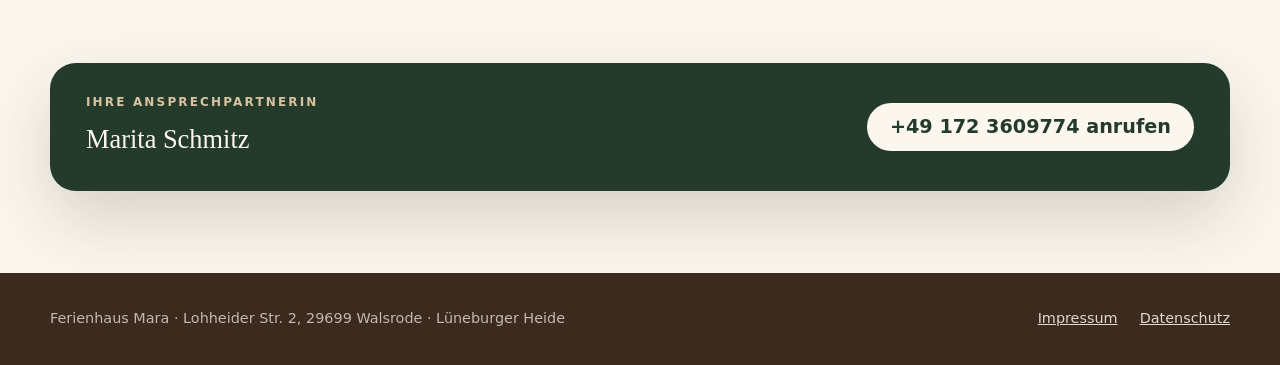
==== commit ea8cd23d: "Preis auf 80 Euro senken und Navigation auf Mobilgeräten immer sichtbar machen - Übernachtungspreis " ====
--- a/index.html
+++ b/index.html
@@ -288,7 +288,7 @@
       content: "Bis zu 6 G\00E4ste";
     }
     .booking-item:nth-child(3) strong::after {
-      content: "90 Euro f\00FCr 2 Personen \00B7 jede weitere Person 15 Euro";
+      content: "80 Euro f\00FCr 2 Personen \00B7 jede weitere Person 15 Euro";
     }
     .booking-cta { display: none; }
 
@@ -639,24 +639,18 @@
     .home .cta { display: none; }
 
     @media (max-width: 980px) {
-      .nav { position: relative; min-height: auto; align-items: center; padding: 14px 0; }
+      .nav { position: relative; min-height: auto; align-items: center; padding: 14px 0; flex-wrap: wrap; row-gap: 8px; }
       .brand { position: static; transform: none; left: auto; top: auto; width: 92px; height: 92px; }
-      .nav-toggle { display: flex; margin-left: auto; }
+      .nav-toggle { display: none; }
       .nav > .button { display: none; }
       .nav-links {
-        position: absolute;
-        top: 100%; left: 0; right: 0;
-        width: auto; margin: 0; padding: 6px 0;
-        flex-direction: column; align-items: stretch; gap: 0;
-        overflow: visible; white-space: normal;
-        background: var(--ivory);
-        border-top: 1px solid var(--line); border-bottom: 1px solid var(--line);
-        box-shadow: 0 22px 44px rgba(43,31,20,.14);
-        display: none; z-index: 60; font-size: 1rem;
+        margin-left: auto;
+        gap: 18px;
+        flex-wrap: wrap;
+        justify-content: flex-end;
+        font-size: 1rem;
       }
-      header.nav-open .nav-links { display: flex; }
-      .nav-links a { width: 100%; padding: 14px 24px; border: 0; border-bottom: 1px solid var(--line); border-radius: 0; background: transparent; }
-      .nav-links a:last-child { border-bottom: 0; }
+      .nav-links a { padding: 6px 0; }
       .hero { min-height: 680px; }
       .booking-card { grid-template-columns: repeat(2, 1fr); }
       .booking-item:nth-child(2) { border-right: 0; }
@@ -673,6 +667,7 @@
       .container { width: min(100% - 26px, 1180px); }
       .topbar-inner { flex-direction: column; align-items: flex-start; padding: 10px 0; gap: 4px; }
       .brand { width: 84px; height: 84px; }
+      .nav-links { gap: 10px 14px; font-size: .9rem; width: 100%; justify-content: center; }
       .hero { min-height: 620px; }
       .hero::after { inset: 10px; }
       .hero-content { padding-bottom: 54px; }
@@ -736,7 +731,7 @@
     <aside class="booking-card" aria-label="Kurzfakten">
       <div class="booking-item"><span>Wohnfläche</span><strong>80 m²</strong></div>
       <div class="booking-item"><span>Belegung</span><strong>Bis zu 6 Gäste</strong></div>
-      <div class="booking-item"><span>Preis</span><strong>90 Euro für 2 Personen · jede weitere Person 15 Euro</strong></div>
+      <div class="booking-item"><span>Preis</span><strong>80 Euro für 2 Personen · jede weitere Person 15 Euro</strong></div>
       <div class="booking-item"><span>Bewertung</span><strong>4.8 (16 Bew.)</strong></div>
       <div class="booking-cta"><a class="button" href="https://www.ferienhausmiete.de/285700.htm" target="_blank" rel="noopener">Zur Quelle</a></div>
     </aside>
@@ -760,7 +755,7 @@
 
         <div class="facts">
           <div class="fact"><span>Objekttyp</span><strong>Maisonette-Wohnung</strong></div>
-          <div class="fact"><span>Preis</span><strong>Ab 90 Euro pro Nacht · jede weitere Person 15 Euro</strong></div>
+          <div class="fact"><span>Preis</span><strong>Ab 80 Euro pro Nacht · jede weitere Person 15 Euro</strong></div>
           <div class="fact"><span>Adresse</span><strong>Lohheider Str. 2, 29699 Walsrode</strong></div>
           <div class="fact"><span>Region</span><strong>Lüneburger Heide, Niedersachsen</strong></div>
           <div class="fact"><span>Schlafbereich 1</span><strong>Doppelbett, Babybett und großer Kleiderschrank</strong></div>
@@ -897,7 +892,7 @@
         <div>
           <p class="small-title">Anfrage</p>
           <h2>Jetzt Ihren Aufenthalt in Walsrode anfragen</h2>
-          <p>Ab 90 Euro pro Nacht, jede weitere Person 15 Euro. Prüfen Sie freie Reisetermine und senden Sie eine unverbindliche Anfrage für das Ferienhaus Mara.</p>
+          <p>Ab 80 Euro pro Nacht, jede weitere Person 15 Euro. Prüfen Sie freie Reisetermine und senden Sie eine unverbindliche Anfrage für das Ferienhaus Mara.</p>
           <a class="button light" href="buchen.html#kalender">Verfügbarkeit prüfen</a>
         </div>
       </div>
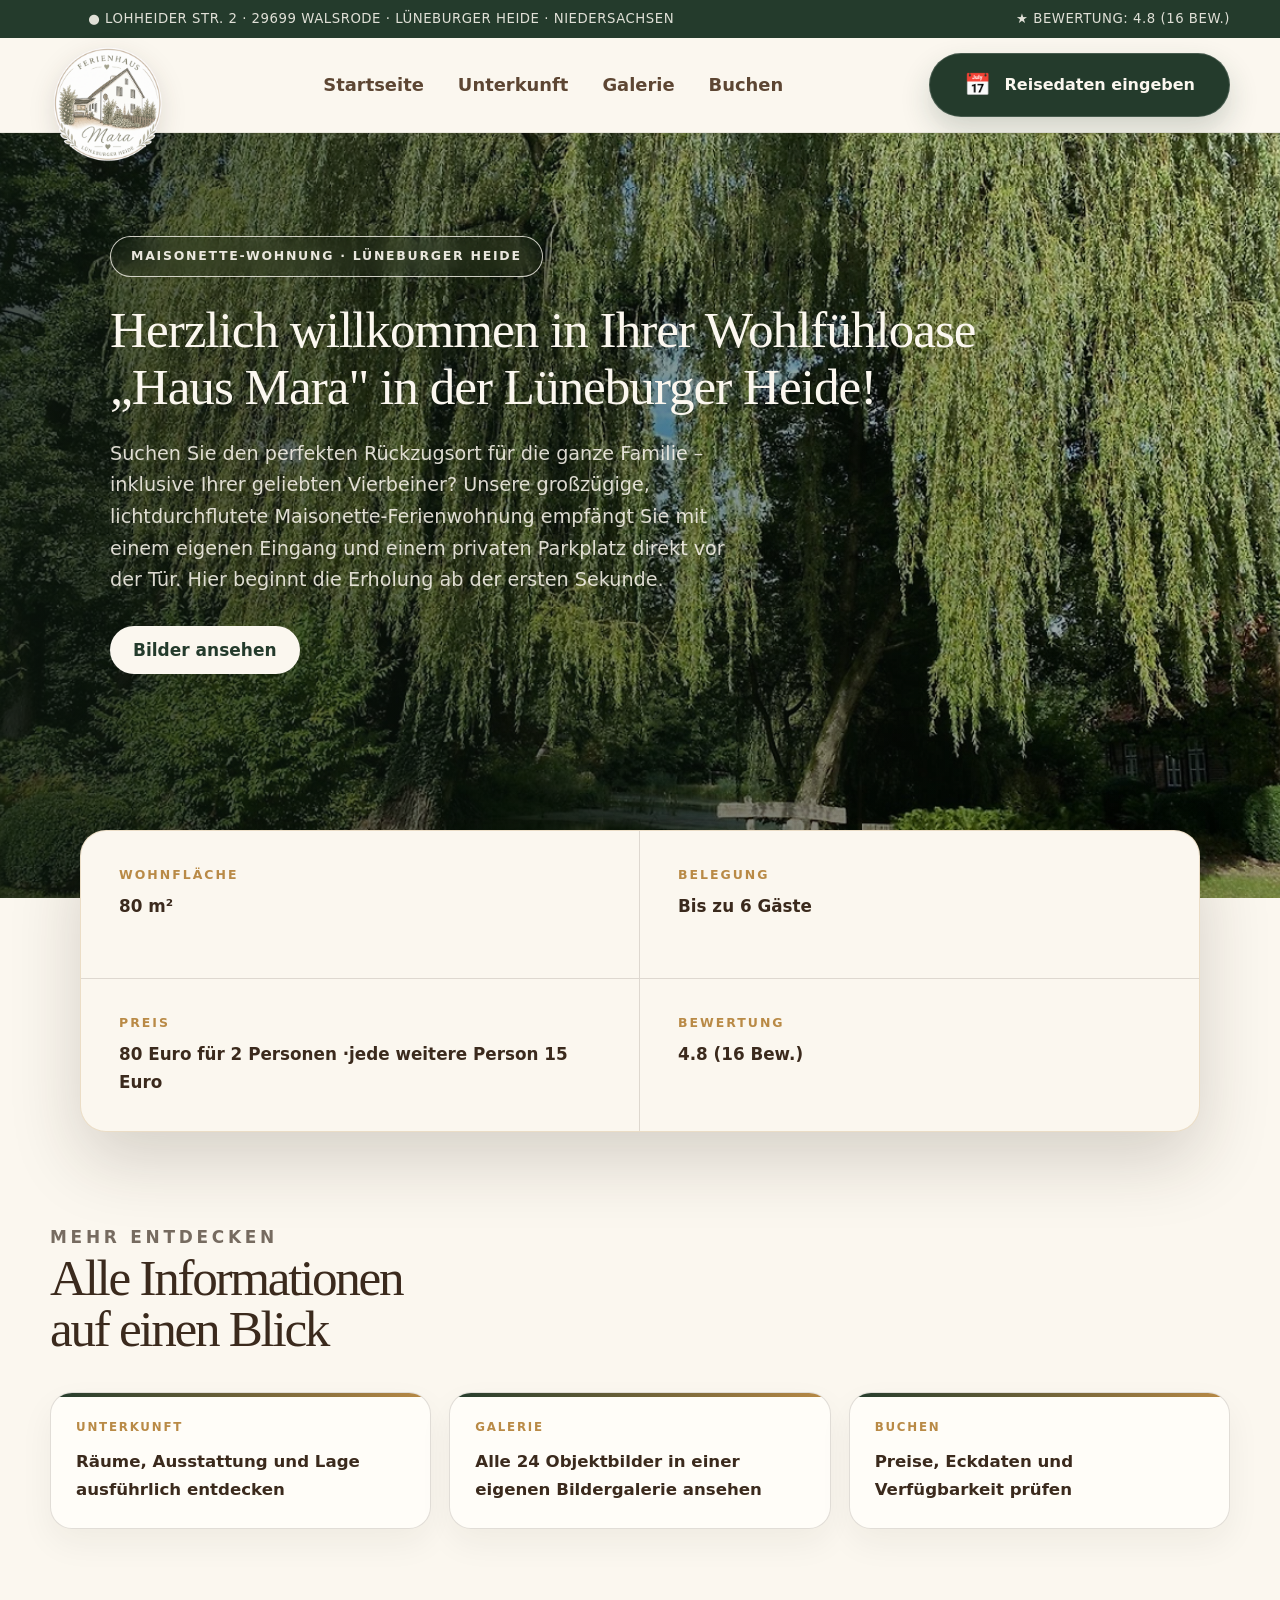
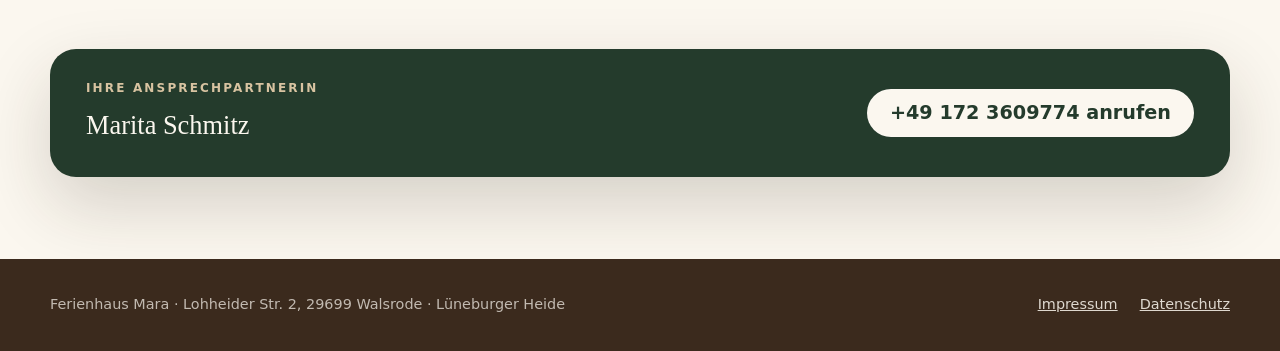
==== commit 3bfb982b: "Kopfzeile der Startseite an Unterseiten angleichen - Logo mit fester Größe (116px) in der Navigation" ====
--- a/index.html
+++ b/index.html
@@ -91,30 +91,29 @@
     }
 
     header {
-      position: relative;
+      position: sticky;
+      top: 0;
       z-index: 50;
-      background: var(--ivory);
+      background: rgba(251, 247, 239, .95);
       border-bottom: 1px solid rgba(59, 42, 29, .08);
+      backdrop-filter: blur(14px);
     }
 
     .nav {
-      min-height: 108px;
+      min-height: 86px;
       display: flex;
       align-items: center;
-      justify-content: space-between;
-      gap: 28px;
+      gap: 34px;
     }
 
     .brand {
-      position: absolute;
-      left: clamp(18px, 2.5vw, 48px);
-      top: 18px;
-      width: 270px;
-      height: 270px;
-      z-index: 5;
+      width: 116px;
+      height: 116px;
+      flex: 0 0 auto;
       display: block;
+      margin: 8px 12px -30px 0;
       background: url('LogoMara_transparent.png') center / contain no-repeat;
-      filter: drop-shadow(0 12px 18px rgba(43,31,20,.16));
+      filter: drop-shadow(0 8px 12px rgba(43,31,20,.14));
     }
 
     .brand strong,
@@ -124,7 +123,7 @@
       display: flex;
       align-items: center;
       gap: 34px;
-      margin-left: 290px;
+      margin-left: auto;
       color: var(--brown-soft);
       font-size: 1.12rem;
       font-weight: 700;
@@ -640,7 +639,7 @@
 
     @media (max-width: 980px) {
       .nav { position: relative; min-height: auto; align-items: center; padding: 14px 0; flex-wrap: wrap; row-gap: 8px; }
-      .brand { position: static; transform: none; left: auto; top: auto; width: 92px; height: 92px; }
+      .brand { width: 96px; height: 96px; margin: 0 12px 0 0; }
       .nav-toggle { display: none; }
       .nav > .button { display: none; }
       .nav-links {
@@ -771,7 +770,7 @@
           <p class="small-title">Beschreibung</p>
           <h2>Ankommen und die Heide genießen</h2>
           <p>Die großzügige Maisonette-Ferienwohnung liegt in unmittelbarer Nähe zum Erholungswald Eibia. Ein eigener Eingang und der private Parkplatz sorgen für eine unkomplizierte, unabhängige Anreise.</p>
-          <p>Im ersten Schlafzimmer stehen ein Doppelbett, ein Babybett und ein großer Kleiderschrank bereit. Der zweite Schlafbereich befindet sich im ausgebauten Dachboden, ist über eine Wendeltreppe erreichbar und bietet ein weiteres Doppelbett.</p>
+          <p>Im ersten Schlafzimmer stehen ein Doppelbett, ein Babybett und ein großer Kleiderschrank bereit. Der zweite Schlafbereich befindet sich im ausgebauten Dachboden, ist über eine Wendeltreppe erreichbar und bietet zwei weitere Doppelbetten.</p>
         </div>
       </div>
     </section>
@@ -793,7 +792,7 @@
           <div class="highlight"><b>4</b><strong>Erholungswald Eibia</strong><span>Spazierwege und Natur liegen in unmittelbarer Nähe.</span></div>
           <div class="highlight"><b>5</b><strong>Familienfreundlich</strong><span>Babybett und großer Kleiderschrank im ersten Schlafzimmer.</span></div>
           <div class="highlight"><b>6</b><strong>Dachboden-Schlafzimmer</strong><span>Gemütlicher zweiter Schlafbereich über eine Wendeltreppe.</span></div>
-          <div class="highlight"><b>7</b><strong>Zwei Doppelbetten</strong><span>Je ein Doppelbett im unteren und oberen Schlafbereich.</span></div>
+          <div class="highlight"><b>7</b><strong>Drei Doppelbetten</strong><span>Ein Doppelbett im unteren und zwei im oberen Schlafbereich.</span></div>
           <div class="highlight"><b>8</b><strong>Sehr gut bewertet</strong><span>4,8 von 5 Punkten aus 16 Bewertungen.</span></div>
         </div>
       </div>
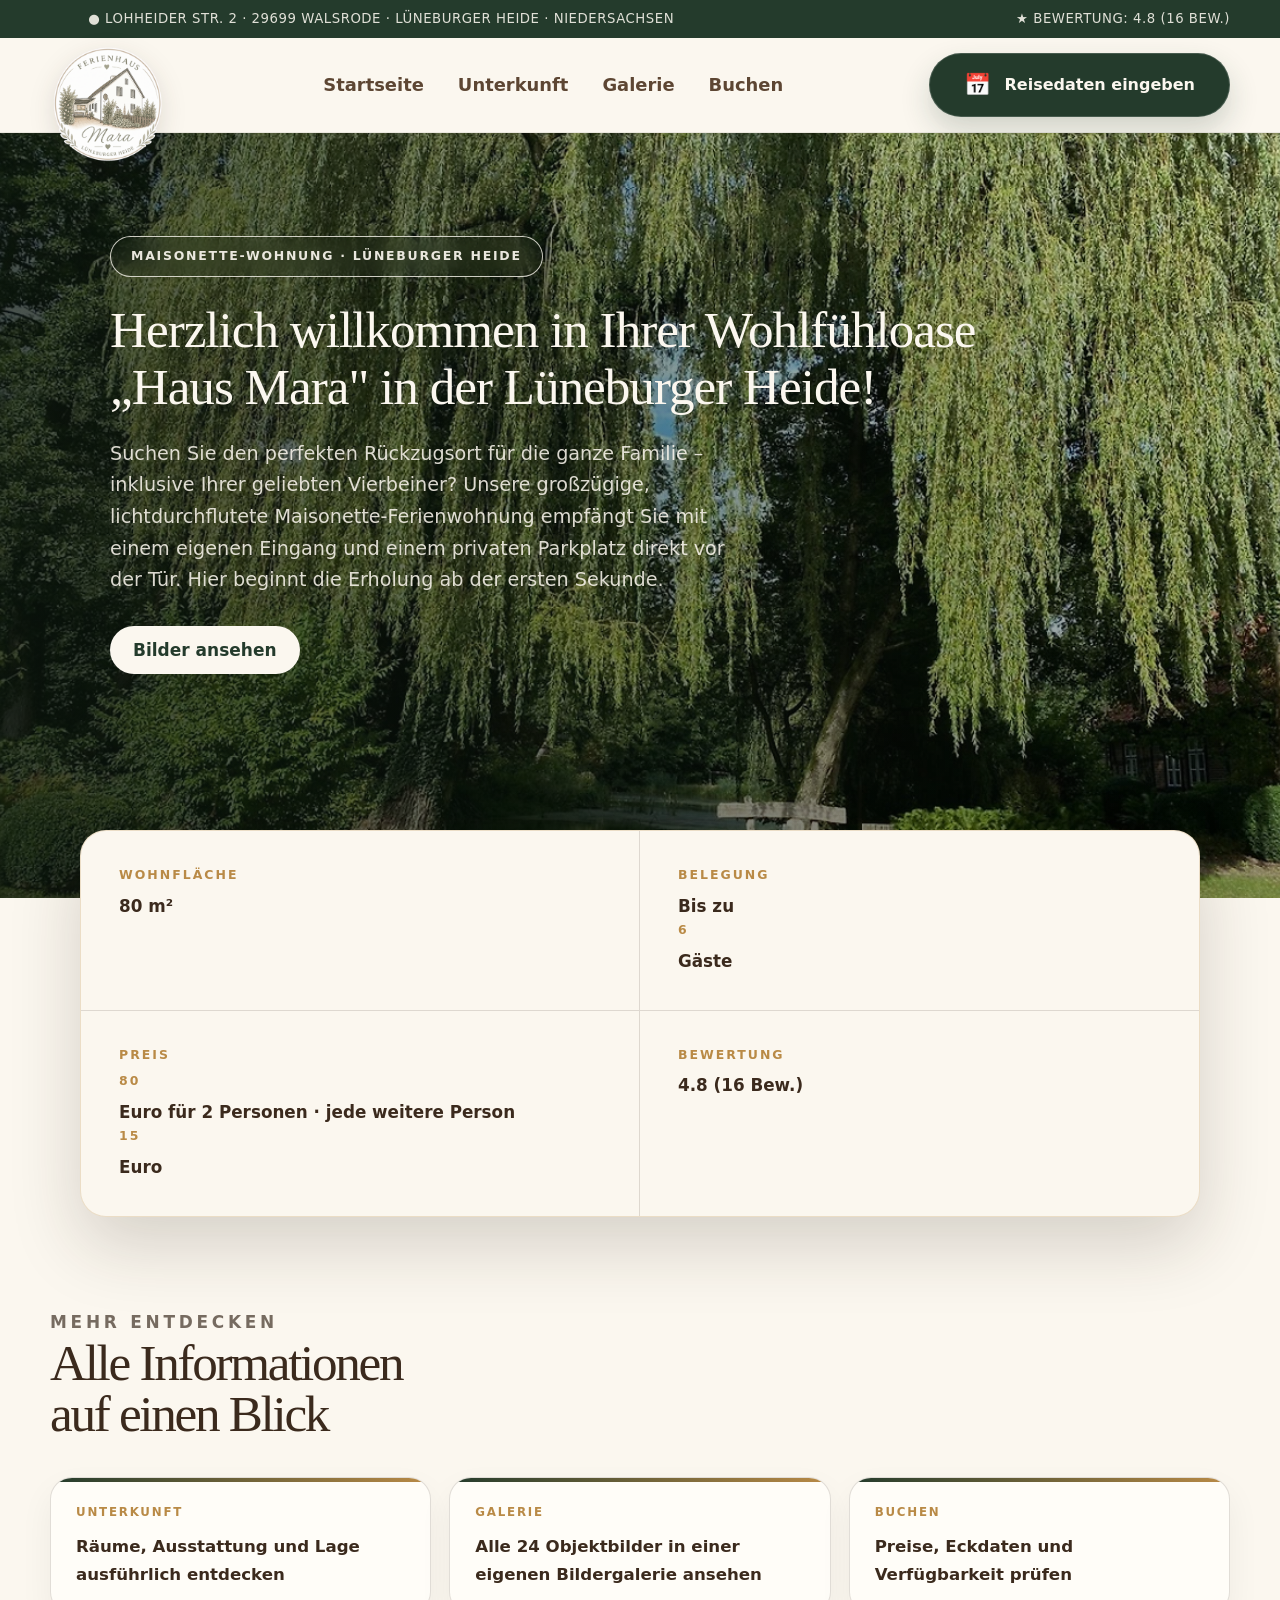
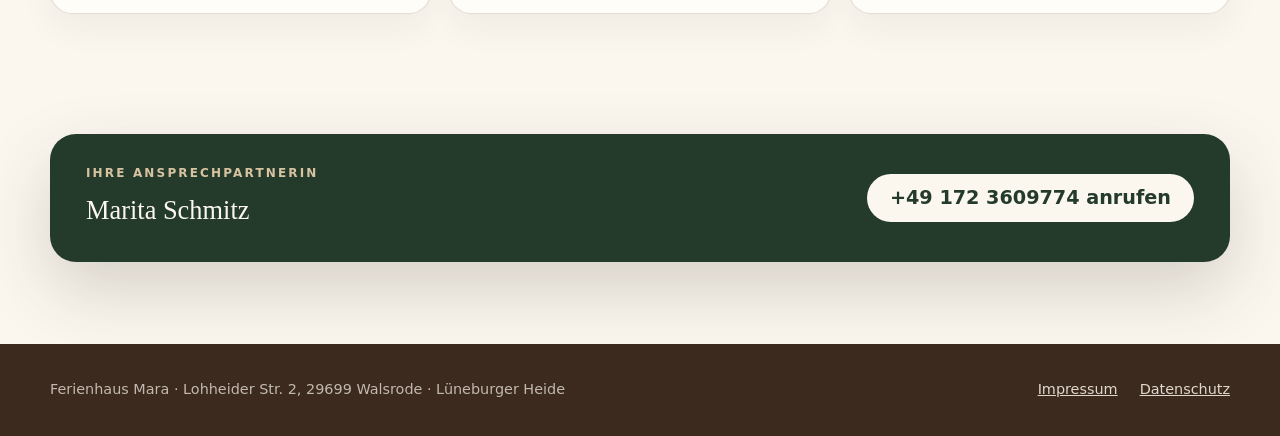
==== commit dafc8fd0: "Inhalte-Datei einfuehren: Preis und Eckdaten an einer Stelle pflegbar - Neue Datei inhalte.js mit al" ====
--- a/index.html
+++ b/index.html
@@ -279,16 +279,6 @@
     .booking-item:nth-child(2n) { border-right: 0; }
     .booking-item:nth-child(3),
     .booking-item:nth-child(4) { border-bottom: 0; }
-    .booking-item:nth-child(2) strong,
-    .booking-item:nth-child(3) strong { font-size: 0; }
-    .booking-item:nth-child(2) strong::after,
-    .booking-item:nth-child(3) strong::after { font-size: 1.05rem; }
-    .booking-item:nth-child(2) strong::after {
-      content: "Bis zu 6 G\00E4ste";
-    }
-    .booking-item:nth-child(3) strong::after {
-      content: "80 Euro f\00FCr 2 Personen \00B7 jede weitere Person 15 Euro";
-    }
     .booking-cta { display: none; }
 
     section { padding: 92px 0; }
@@ -691,6 +681,7 @@
       .home-contact-card a { width: 100%; }
     }
 </style>
+  <script src="inhalte.js"></script>
 </head>
 <body class="home">
   <div class="topbar">
@@ -729,8 +720,8 @@
 
     <aside class="booking-card" aria-label="Kurzfakten">
       <div class="booking-item"><span>Wohnfläche</span><strong>80 m²</strong></div>
-      <div class="booking-item"><span>Belegung</span><strong>Bis zu 6 Gäste</strong></div>
-      <div class="booking-item"><span>Preis</span><strong>80 Euro für 2 Personen · jede weitere Person 15 Euro</strong></div>
+      <div class="booking-item"><span>Belegung</span><strong>Bis zu <span data-wert="maxGaeste">6</span> Gäste</strong></div>
+      <div class="booking-item"><span>Preis</span><strong><span data-wert="preisProNacht">80</span> Euro für 2 Personen · jede weitere Person <span data-wert="preisWeiterePerson">15</span> Euro</strong></div>
       <div class="booking-item"><span>Bewertung</span><strong>4.8 (16 Bew.)</strong></div>
       <div class="booking-cta"><a class="button" href="https://www.ferienhausmiete.de/285700.htm" target="_blank" rel="noopener">Zur Quelle</a></div>
     </aside>
@@ -754,7 +745,7 @@
 
         <div class="facts">
           <div class="fact"><span>Objekttyp</span><strong>Maisonette-Wohnung</strong></div>
-          <div class="fact"><span>Preis</span><strong>Ab 80 Euro pro Nacht · jede weitere Person 15 Euro</strong></div>
+          <div class="fact"><span>Preis</span><strong>Ab <span data-wert="preisProNacht">80</span> Euro pro Nacht · jede weitere Person <span data-wert="preisWeiterePerson">15</span> Euro</strong></div>
           <div class="fact"><span>Adresse</span><strong>Lohheider Str. 2, 29699 Walsrode</strong></div>
           <div class="fact"><span>Region</span><strong>Lüneburger Heide, Niedersachsen</strong></div>
           <div class="fact"><span>Schlafbereich 1</span><strong>Doppelbett, Babybett und großer Kleiderschrank</strong></div>
@@ -891,7 +882,7 @@
         <div>
           <p class="small-title">Anfrage</p>
           <h2>Jetzt Ihren Aufenthalt in Walsrode anfragen</h2>
-          <p>Ab 80 Euro pro Nacht, jede weitere Person 15 Euro. Prüfen Sie freie Reisetermine und senden Sie eine unverbindliche Anfrage für das Ferienhaus Mara.</p>
+          <p>Ab <span data-wert="preisProNacht">80</span> Euro pro Nacht, jede weitere Person <span data-wert="preisWeiterePerson">15</span> Euro. Prüfen Sie freie Reisetermine und senden Sie eine unverbindliche Anfrage für das Ferienhaus Mara.</p>
           <a class="button light" href="buchen.html#kalender">Verfügbarkeit prüfen</a>
         </div>
       </div>
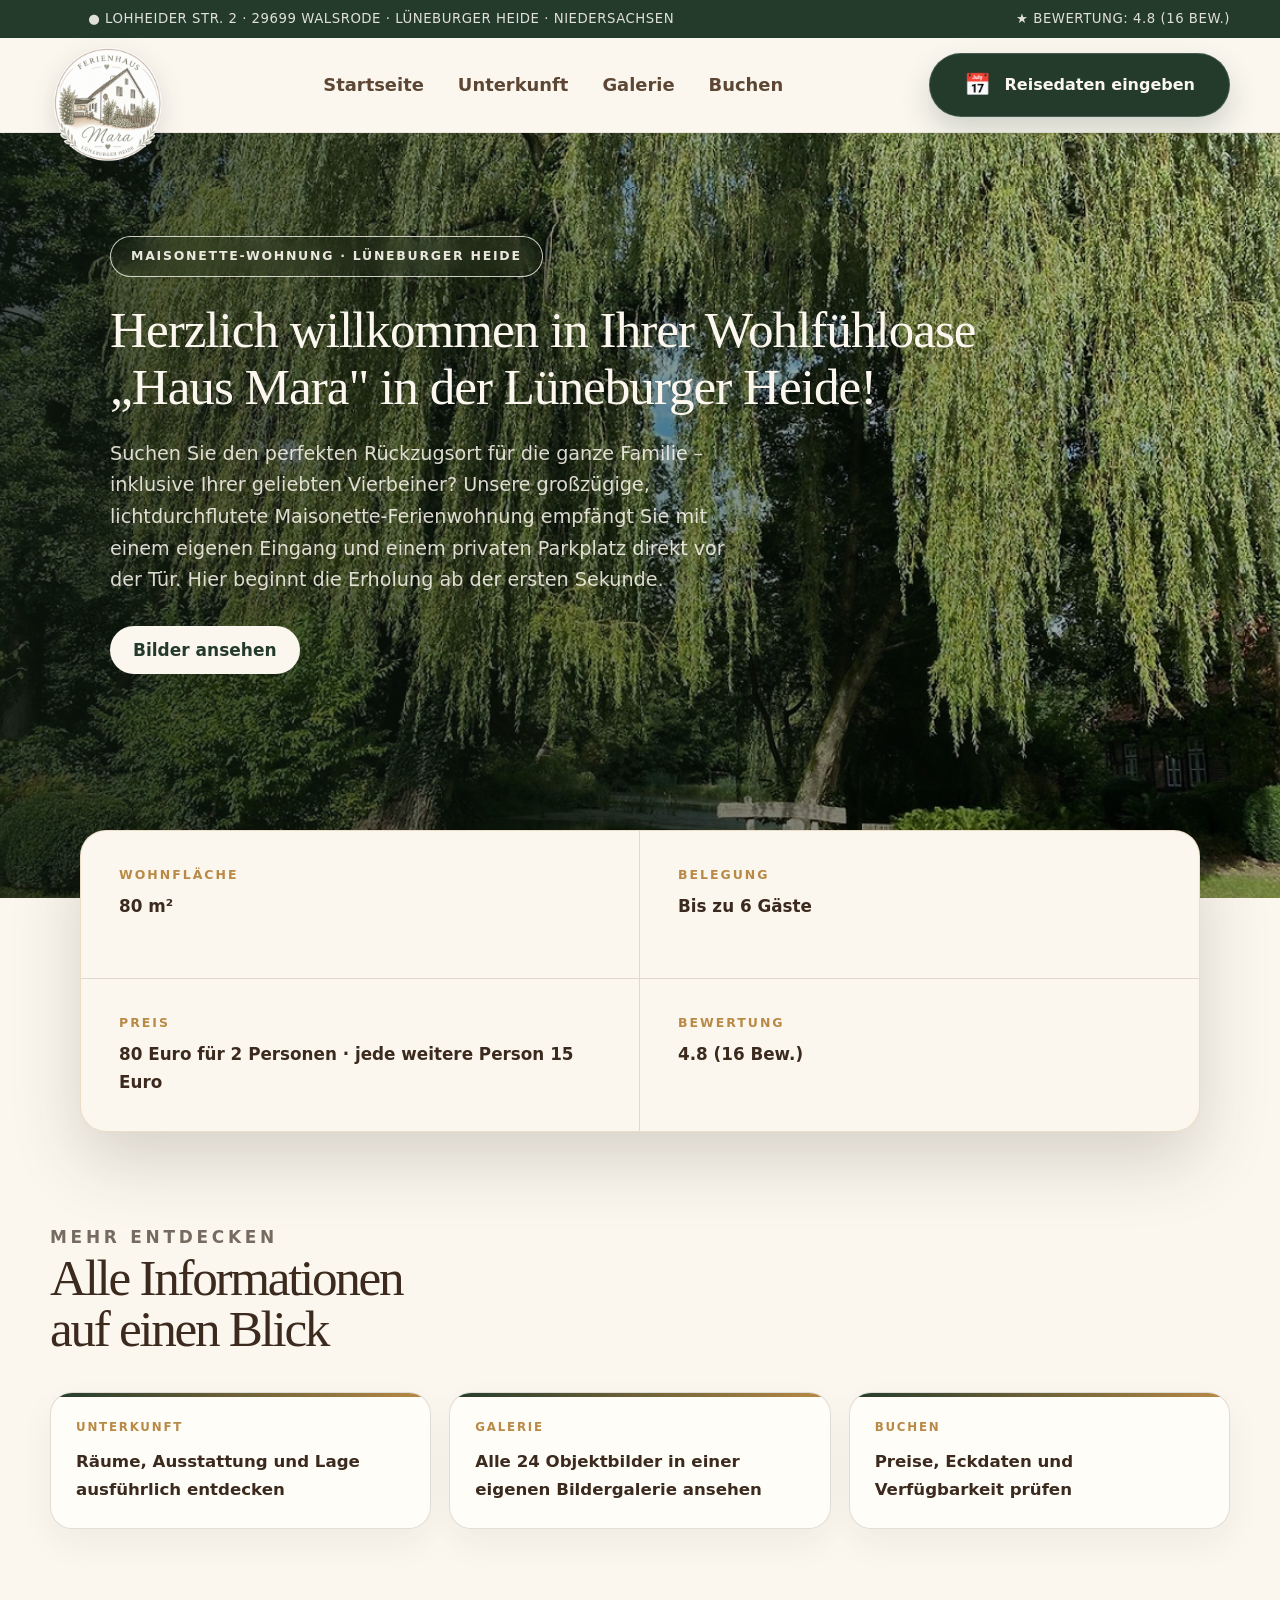
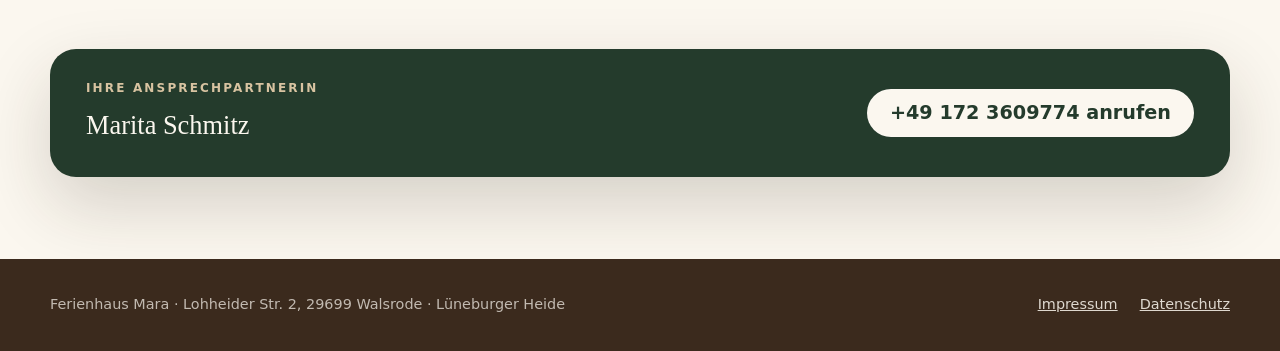
==== commit e47eb41b: "Wert-Felder aus inhalte.js uebernehmen die Schrift ihrer Umgebung - .booking-item span und .fact spa" ====
--- a/index.html
+++ b/index.html
@@ -265,7 +265,7 @@
       min-height: 148px;
     }
 
-    .booking-item span {
+    .booking-item > span {
       display: block;
       color: var(--gold);
       font-size: .78rem;
@@ -280,6 +280,16 @@
     .booking-item:nth-child(3),
     .booking-item:nth-child(4) { border-bottom: 0; }
     .booking-cta { display: none; }
+
+    /* Werte aus inhalte.js sollen immer wie der Text drumherum aussehen */
+    [data-wert], .booking-item [data-wert], .fact [data-wert] {
+      display: inline;
+      margin: 0;
+      font: inherit;
+      color: inherit;
+      letter-spacing: inherit;
+      text-transform: none;
+    }
 
     section { padding: 92px 0; }
     .section-head { display: grid; grid-template-columns: .75fr 1fr; gap: 42px; align-items: end; margin-bottom: 38px; }
@@ -333,7 +343,7 @@
       background: linear-gradient(90deg, var(--green), var(--gold));
     }
 
-    .fact span {
+    .fact > span {
       display: block;
       margin-bottom: 9px;
       color: var(--gold);
